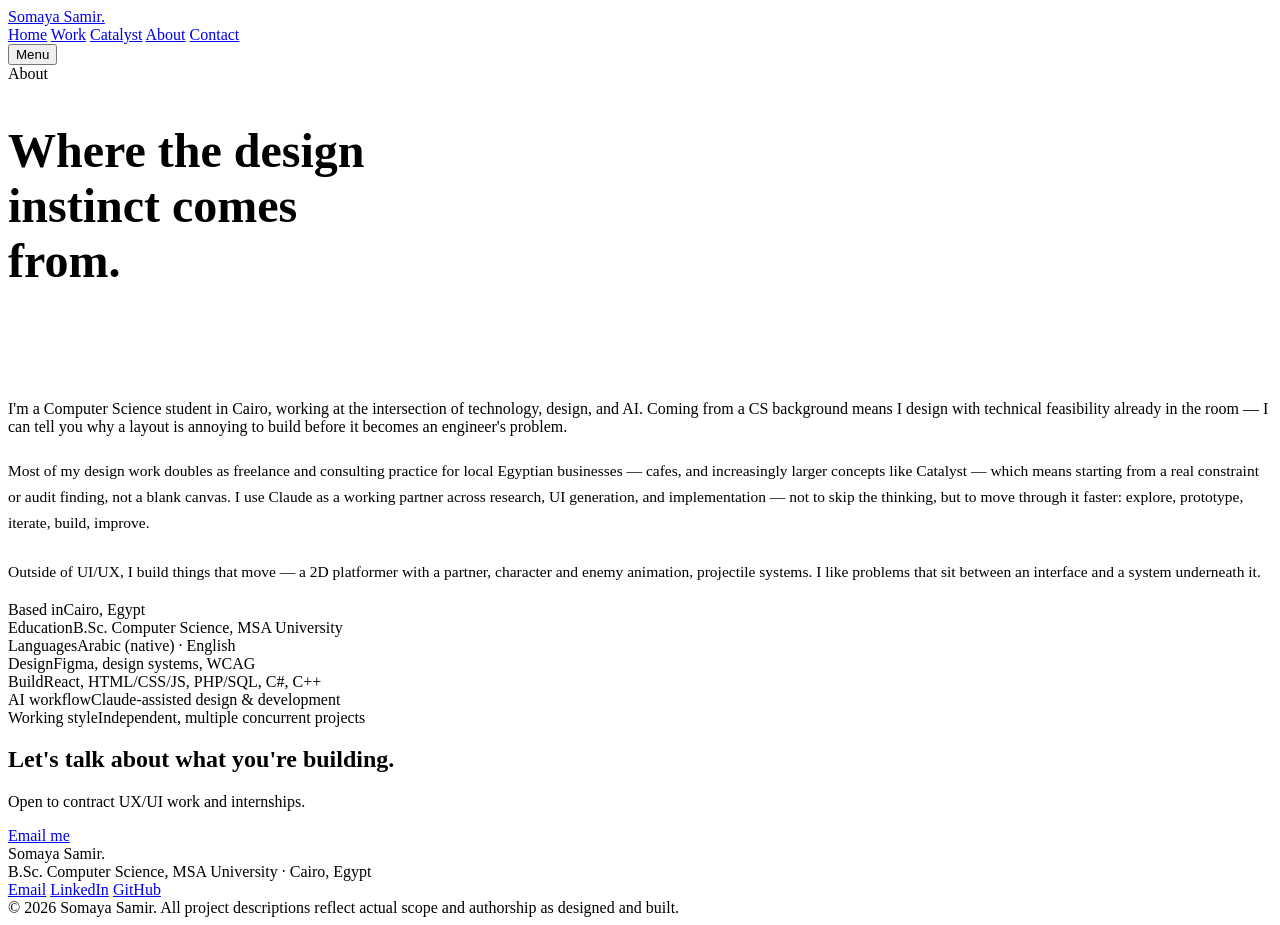
==== about.html @ 4b777c00 "Add files via upload" ====
<!DOCTYPE html>
<html lang="en">
<head>
<meta charset="UTF-8">
<meta name="viewport" content="width=device-width, initial-scale=1.0">
<title>About — Somaya Samir</title>
<link rel="stylesheet" href="css/style.css">
</head>
<body>

<header class="site-header">
  <div class="wrap">
    <a href="index.html" class="brand">Somaya Samir<span>.</span></a>
    <nav class="nav-links">
      <a href="index.html">Home</a>
      <a href="work.html">Work</a>
      <a href="catalyst.html">Catalyst</a>
      <a href="about.html" class="active">About</a>
      <a href="index.html#contact" class="nav-cta">Contact</a>
    </nav>
    <button class="nav-toggle">Menu</button>
  </div>
</header>

<section class="hero" style="padding-bottom:56px;">
  <div class="wrap">
    <span class="eyebrow">About</span>
    <h1 style="font-size:clamp(30px,5vw,48px); max-width:16ch;">Where the design instinct comes from.</h1>
  </div>
</section>

<section class="section-tight">
  <div class="wrap about-grid">
    <div>
      <p class="lede">I'm a Computer Science student in Cairo, working at the intersection of technology, design, and AI. Coming from a CS background means I design with technical feasibility already in the room — I can tell you why a layout is annoying to build before it becomes an engineer's problem.</p>
      <p style="margin-top:22px; color:var(--muted); font-size:15.5px; line-height:1.7;">Most of my design work doubles as freelance and consulting practice for local Egyptian businesses — cafes, and increasingly larger concepts like Catalyst — which means starting from a real constraint or audit finding, not a blank canvas. I use Claude as a working partner across research, UI generation, and implementation — not to skip the thinking, but to move through it faster: explore, prototype, iterate, build, improve.</p>
      <p style="margin-top:22px; color:var(--muted); font-size:15.5px; line-height:1.7;">Outside of UI/UX, I build things that move — a 2D platformer with a partner, character and enemy animation, projectile systems. I like problems that sit between an interface and a system underneath it.</p>
    </div>
    <div>
      <div class="fact-list">
        <div class="fact-row"><span class="k">Based in</span><span class="v">Cairo, Egypt</span></div>
        <div class="fact-row"><span class="k">Education</span><span class="v">B.Sc. Computer Science, MSA University</span></div>
        <div class="fact-row"><span class="k">Languages</span><span class="v">Arabic (native) · English</span></div>
        <div class="fact-row"><span class="k">Design</span><span class="v">Figma, design systems, WCAG</span></div>
        <div class="fact-row"><span class="k">Build</span><span class="v">React, HTML/CSS/JS, PHP/SQL, C#, C++</span></div>
        <div class="fact-row"><span class="k">AI workflow</span><span class="v">Claude-assisted design &amp; development</span></div>
        <div class="fact-row"><span class="k">Working style</span><span class="v">Independent, multiple concurrent projects</span></div>
      </div>
    </div>
  </div>
</section>

<section class="section-tight">
  <div class="wrap">
    <div class="cta-band">
      <div>
        <h2>Let's talk about what you're building.</h2>
        <p class="sub">Open to contract UX/UI work and internships.</p>
      </div>
      <a href="mailto:somaya.samir@msa.edu.eg" class="btn btn-primary">Email me</a>
    </div>
  </div>
</section>

<footer class="site-footer">
  <div class="wrap">
    <div class="footer-grid">
      <div>
        <div class="brand">Somaya Samir<span>.</span></div>
        <div class="footer-note">B.Sc. Computer Science, MSA University · Cairo, Egypt</div>
      </div>
      <div class="footer-links">
        <a href="mailto:somaya.samir@msa.edu.eg">Email</a>
        <a href="https://www.linkedin.com/in/somaya-amer-229257331/">LinkedIn</a>
        <a href="https://github.com/so206">GitHub</a>
      </div>
    </div>
    <div class="footer-note">© 2026 Somaya Samir. All project descriptions reflect actual scope and authorship as designed and built.</div>
  </div>
</footer>

<script src="js/main.js"></script>
</body>
</html>
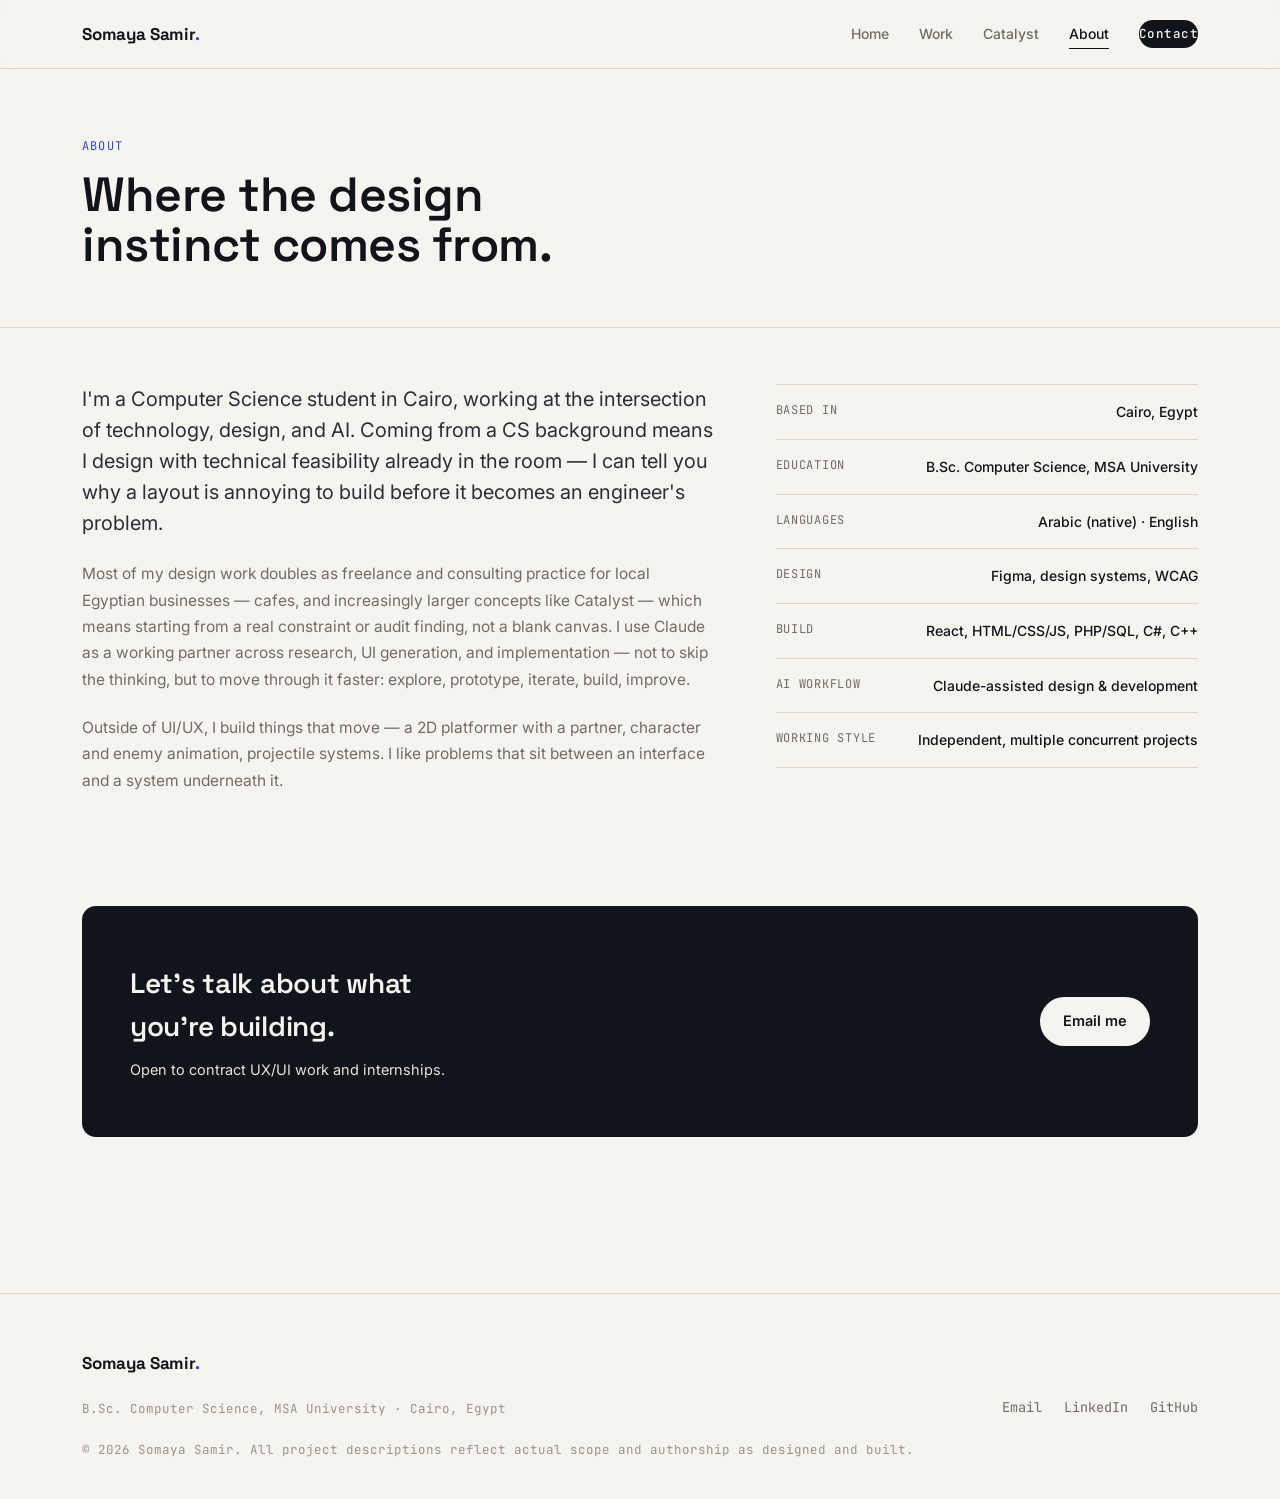
==== commit f585fdab: "Update stylesheet and script paths in about.html" ====
--- a/about.html
+++ b/about.html
@@ -4,7 +4,7 @@
 <meta charset="UTF-8">
 <meta name="viewport" content="width=device-width, initial-scale=1.0">
 <title>About — Somaya Samir</title>
-<link rel="stylesheet" href="css/style.css">
+<link rel="stylesheet" href="style.css">
 </head>
 <body>
 
@@ -79,6 +79,6 @@
   </div>
 </footer>
 
-<script src="js/main.js"></script>
+<script src="main.js"></script>
 </body>
 </html>
--- a/style.css
+++ b/style.css
@@ -0,0 +1,522 @@
+/* ============================================================
+   SOMAYA SAMIR — PORTFOLIO DESIGN SYSTEM
+   Tokens: ink / paper / signal (cobalt) / flag (amber) / line
+   Type: Space Grotesk (display), Inter (body), JetBrains Mono (status)
+   ============================================================ */
+
+@import url('https://fonts.googleapis.com/css2?family=Space+Grotesk:wght@500;600;700&family=Inter:wght@400;500;600;700&family=JetBrains+Mono:wght@400;500&display=swap');
+
+:root {
+  --ink: #12141C;
+  --ink-soft: #2B2E3A;
+  --paper: #F5F4EF;
+  --paper-alt: #ECE9DF;
+  --paper-deep: #E7E3D6;
+  --line: #DBD7C9;
+  --line-soft: #E5E2D5;
+  --muted: #6F6D64;
+  --muted-soft: #97948A;
+  --signal: #2E48D8;
+  --signal-dim: #E7EAFB;
+  --flag: #D96A2B;
+  --flag-dim: #FBE9DB;
+  --good: #3F7A52;
+
+  --display: 'Space Grotesk', sans-serif;
+  --body: 'Inter', sans-serif;
+  --mono: 'JetBrains Mono', monospace;
+
+  --container: 1180px;
+  --radius: 14px;
+  --radius-sm: 8px;
+}
+
+* { box-sizing: border-box; }
+html { scroll-behavior: smooth; }
+
+body {
+  margin: 0;
+  background: var(--paper);
+  color: var(--ink);
+  font-family: var(--body);
+  font-size: 16px;
+  line-height: 1.55;
+  -webkit-font-smoothing: antialiased;
+}
+
+img { max-width: 100%; display: block; }
+a { color: inherit; text-decoration: none; }
+
+h1, h2, h3, h4 {
+  font-family: var(--display);
+  font-weight: 600;
+  margin: 0;
+  letter-spacing: -0.01em;
+}
+
+p { margin: 0; }
+
+.wrap {
+  max-width: var(--container);
+  margin: 0 auto;
+  padding: 0 32px;
+}
+
+@media (max-width: 640px) {
+  .wrap { padding: 0 20px; }
+}
+
+/* ---------- status / eyebrow labels (signature motif) ---------- */
+.status {
+  display: inline-flex;
+  align-items: center;
+  gap: 7px;
+  font-family: var(--mono);
+  font-size: 11.5px;
+  font-weight: 500;
+  letter-spacing: 0.09em;
+  text-transform: uppercase;
+  color: var(--muted);
+}
+.status::before {
+  content: "";
+  width: 6px;
+  height: 6px;
+  border-radius: 50%;
+  background: var(--muted-soft);
+  flex-shrink: 0;
+}
+.status.built::before { background: var(--good); }
+.status.built { color: var(--good); }
+.status.concept::before { background: var(--flag); }
+.status.concept { color: var(--flag); }
+.status.live::before { background: var(--signal); }
+.status.live { color: var(--signal); }
+
+/* ---------- nav ---------- */
+.site-header {
+  position: sticky;
+  top: 0;
+  z-index: 40;
+  background: rgba(245, 244, 239, 0.92);
+  backdrop-filter: blur(8px);
+  border-bottom: 1px solid var(--line);
+}
+.site-header .wrap {
+  display: flex;
+  align-items: center;
+  justify-content: space-between;
+  height: 68px;
+}
+.brand {
+  font-family: var(--display);
+  font-weight: 700;
+  font-size: 17px;
+  letter-spacing: -0.01em;
+}
+.brand span { color: var(--signal); }
+.nav-links {
+  display: flex;
+  align-items: center;
+  gap: 30px;
+  font-size: 14px;
+  font-weight: 500;
+}
+.nav-links a {
+  color: var(--muted);
+  padding: 4px 0;
+  border-bottom: 1px solid transparent;
+  transition: color .15s ease, border-color .15s ease;
+}
+.nav-links a:hover, .nav-links a.active { color: var(--ink); border-color: var(--ink); }
+.nav-cta {
+  font-family: var(--mono);
+  font-size: 12.5px;
+  letter-spacing: 0.04em;
+  padding: 8px 16px;
+  border-radius: 100px;
+  background: var(--ink);
+  color: var(--paper) !important;
+  border-bottom: none !important;
+}
+.nav-cta:hover { background: var(--signal); }
+.nav-toggle { display: none; }
+
+@media (max-width: 780px) {
+  .nav-links { display: none; }
+  .nav-toggle {
+    display: block;
+    background: none;
+    border: 1px solid var(--line);
+    border-radius: var(--radius-sm);
+    padding: 8px 10px;
+    font-family: var(--mono);
+    font-size: 12px;
+  }
+  .nav-links.open {
+    display: flex;
+    flex-direction: column;
+    position: absolute;
+    top: 68px; left: 0; right: 0;
+    background: var(--paper);
+    border-bottom: 1px solid var(--line);
+    padding: 18px 20px 22px;
+    gap: 16px;
+  }
+}
+
+/* ---------- footer ---------- */
+.site-footer {
+  border-top: 1px solid var(--line);
+  padding: 56px 0 40px;
+  margin-top: 100px;
+}
+.footer-grid {
+  display: flex;
+  justify-content: space-between;
+  align-items: flex-end;
+  flex-wrap: wrap;
+  gap: 28px;
+}
+.footer-links {
+  display: flex;
+  gap: 22px;
+  font-size: 13.5px;
+  font-family: var(--mono);
+}
+.footer-links a { color: var(--muted); }
+.footer-links a:hover { color: var(--ink); }
+.footer-note {
+  font-size: 12.5px;
+  color: var(--muted-soft);
+  margin-top: 22px;
+  font-family: var(--mono);
+}
+
+/* ---------- buttons ---------- */
+.btn {
+  display: inline-flex;
+  align-items: center;
+  gap: 8px;
+  font-family: var(--body);
+  font-weight: 600;
+  font-size: 14.5px;
+  padding: 12px 22px;
+  border-radius: 100px;
+  cursor: pointer;
+  border: 1px solid transparent;
+  transition: transform .12s ease, background .15s ease, border-color .15s ease;
+}
+.btn-primary { background: var(--ink); color: var(--paper); }
+.btn-primary:hover { background: var(--signal); }
+.btn-ghost { background: transparent; color: var(--ink); border-color: var(--line); }
+.btn-ghost:hover { border-color: var(--ink); }
+.btn:active { transform: scale(0.98); }
+
+/* ---------- sections / eyebrow ---------- */
+.section { padding: 90px 0; }
+.section-tight { padding: 56px 0; }
+.eyebrow {
+  font-family: var(--mono);
+  font-size: 12px;
+  letter-spacing: 0.1em;
+  text-transform: uppercase;
+  color: var(--signal);
+  margin-bottom: 14px;
+  display: block;
+}
+.section-head {
+  display: flex;
+  justify-content: space-between;
+  align-items: flex-end;
+  gap: 24px;
+  margin-bottom: 44px;
+  border-bottom: 1px solid var(--line);
+  padding-bottom: 22px;
+}
+.section-head h2 { font-size: 30px; }
+.section-head .sub { color: var(--muted); font-size: 15px; max-width: 420px; }
+
+/* ---------- hero ---------- */
+.hero {
+  padding: 68px 0 80px;
+  border-bottom: 1px solid var(--line);
+}
+.hero h1 {
+  font-size: clamp(34px, 5.4vw, 60px);
+  line-height: 1.06;
+  max-width: 15ch;
+}
+.hero .lede {
+  margin-top: 24px;
+  font-size: 18px;
+  color: var(--muted);
+  max-width: 52ch;
+  line-height: 1.6;
+}
+.hero-meta {
+  display: flex;
+  flex-wrap: wrap;
+  gap: 10px;
+  margin-top: 30px;
+}
+.chip {
+  font-family: var(--mono);
+  font-size: 12px;
+  padding: 6px 12px;
+  border: 1px solid var(--line);
+  border-radius: 100px;
+  color: var(--muted);
+}
+.hero-actions { display: flex; gap: 14px; margin-top: 34px; flex-wrap: wrap; }
+
+/* ---------- capability grid ---------- */
+.cap-grid {
+  display: grid;
+  grid-template-columns: repeat(4, 1fr);
+  gap: 1px;
+  background: var(--line);
+  border: 1px solid var(--line);
+  border-radius: var(--radius);
+  overflow: hidden;
+}
+.cap-cell {
+  background: var(--paper);
+  padding: 26px 22px;
+}
+.cap-cell .n {
+  font-family: var(--mono);
+  font-size: 11px;
+  color: var(--muted-soft);
+  margin-bottom: 14px;
+}
+.cap-cell h3 { font-size: 16.5px; margin-bottom: 8px; }
+.cap-cell p { font-size: 13.5px; color: var(--muted); line-height: 1.5; }
+@media (max-width: 900px) { .cap-grid { grid-template-columns: repeat(2, 1fr); } }
+@media (max-width: 560px) { .cap-grid { grid-template-columns: 1fr; } }
+
+/* ---------- project cards ---------- */
+.proj-grid {
+  display: grid;
+  grid-template-columns: repeat(3, 1fr);
+  gap: 22px;
+}
+@media (max-width: 940px) { .proj-grid { grid-template-columns: repeat(2, 1fr); } }
+@media (max-width: 640px) { .proj-grid { grid-template-columns: 1fr; } }
+
+.card {
+  border: 1px solid var(--line);
+  border-radius: var(--radius);
+  overflow: hidden;
+  background: var(--paper);
+  transition: border-color .15s ease, transform .15s ease;
+  display: flex;
+  flex-direction: column;
+}
+.card:hover { border-color: var(--ink); transform: translateY(-2px); }
+.card .thumb {
+  aspect-ratio: 16/10.5;
+  overflow: hidden;
+  background: var(--paper-deep);
+  border-bottom: 1px solid var(--line);
+}
+.card .thumb img { width: 100%; height: 100%; object-fit: cover; object-position: top; }
+.card-body { padding: 20px 20px 22px; flex: 1; display: flex; flex-direction: column; }
+.card-body .status { margin-bottom: 10px; }
+.card-body h3 { font-size: 17px; margin-bottom: 8px; }
+.card-body p { font-size: 13.5px; color: var(--muted); flex: 1; }
+.card-tags { display: flex; flex-wrap: wrap; gap: 6px; margin-top: 14px; }
+.tag {
+  font-family: var(--mono);
+  font-size: 10.5px;
+  padding: 3px 8px;
+  background: var(--paper-alt);
+  border-radius: 5px;
+  color: var(--muted);
+}
+
+.card.featured {
+  grid-column: span 2;
+}
+.card.featured .thumb { aspect-ratio: 16/8.5; }
+@media (max-width: 940px) { .card.featured { grid-column: span 2; } }
+@media (max-width: 640px) { .card.featured { grid-column: span 1; } }
+
+/* ---------- filter bar (work archive) ---------- */
+.filter-bar {
+  display: flex;
+  flex-wrap: wrap;
+  gap: 8px;
+  margin-bottom: 40px;
+}
+.filter-btn {
+  font-family: var(--mono);
+  font-size: 12.5px;
+  padding: 8px 15px;
+  border-radius: 100px;
+  border: 1px solid var(--line);
+  background: transparent;
+  color: var(--muted);
+  cursor: pointer;
+  transition: all .15s ease;
+}
+.filter-btn:hover { border-color: var(--ink); color: var(--ink); }
+.filter-btn.active { background: var(--ink); color: var(--paper); border-color: var(--ink); }
+
+/* ---------- case study ---------- */
+.cs-hero {
+  padding: 56px 0 48px;
+  border-bottom: 1px solid var(--line);
+}
+.cs-hero .meta-row {
+  display: flex;
+  flex-wrap: wrap;
+  gap: 26px;
+  margin-top: 34px;
+  padding-top: 28px;
+  border-top: 1px solid var(--line);
+}
+.meta-item .k {
+  font-family: var(--mono);
+  font-size: 11px;
+  text-transform: uppercase;
+  letter-spacing: 0.08em;
+  color: var(--muted-soft);
+  margin-bottom: 6px;
+}
+.meta-item .v { font-size: 14px; font-weight: 500; }
+
+.cs-block { padding: 64px 0; border-bottom: 1px solid var(--line); }
+.cs-block:last-of-type { border-bottom: none; }
+.cs-grid { display: grid; grid-template-columns: 220px 1fr; gap: 48px; }
+.cs-grid .label { font-family: var(--mono); font-size: 12px; text-transform: uppercase; letter-spacing: 0.08em; color: var(--signal); padding-top: 4px; }
+.cs-grid .content h3 { font-size: 24px; margin-bottom: 18px; }
+.cs-grid .content p { color: var(--ink-soft); font-size: 15.5px; margin-bottom: 16px; max-width: 66ch; }
+.cs-grid .content p:last-child { margin-bottom: 0; }
+@media (max-width: 780px) { .cs-grid { grid-template-columns: 1fr; gap: 16px; } }
+
+.shot {
+  border: 1px solid var(--line);
+  border-radius: var(--radius);
+  overflow: hidden;
+  margin: 28px 0;
+  background: var(--paper-alt);
+}
+.shot img { width: 100%; }
+.shot-cap {
+  font-family: var(--mono);
+  font-size: 11.5px;
+  color: var(--muted);
+  padding: 10px 4px 0;
+}
+.shot-row { display: grid; grid-template-columns: 1fr 1fr; gap: 18px; }
+@media (max-width: 700px) { .shot-row { grid-template-columns: 1fr; } }
+
+.finding-box {
+  background: var(--ink);
+  color: var(--paper);
+  border-radius: var(--radius);
+  padding: 30px 32px;
+  margin: 28px 0;
+}
+.finding-box .status { color: var(--paper-deep); }
+.finding-box .status::before { background: var(--flag); }
+.finding-box p { color: var(--paper-deep); margin-top: 14px; font-size: 15px; }
+
+.stat-row { display: flex; gap: 14px; flex-wrap: wrap; margin: 26px 0; }
+.stat-box {
+  border: 1px solid var(--line);
+  border-radius: var(--radius-sm);
+  padding: 16px 20px;
+  min-width: 150px;
+}
+.stat-box .num { font-family: var(--display); font-size: 26px; font-weight: 600; }
+.stat-box .num.fail { color: var(--flag); }
+.stat-box .num.pass { color: var(--good); }
+.stat-box .lbl { font-size: 12px; color: var(--muted); margin-top: 4px; }
+
+.flow-steps {
+  display: grid;
+  grid-template-columns: repeat(4, 1fr);
+  gap: 16px;
+  margin: 30px 0;
+}
+@media (max-width: 780px) { .flow-steps { grid-template-columns: repeat(2, 1fr); } }
+@media (max-width: 480px) { .flow-steps { grid-template-columns: 1fr; } }
+.flow-step {
+  border: 1px solid var(--line);
+  border-radius: var(--radius-sm);
+  padding: 16px;
+}
+.flow-step .idx { font-family: var(--mono); font-size: 11px; color: var(--signal); }
+.flow-step h4 { font-size: 14.5px; margin: 8px 0 6px; }
+.flow-step p { font-size: 12.5px; color: var(--muted); }
+
+.role-split { display: grid; grid-template-columns: 1fr 1fr; gap: 18px; margin: 28px 0; }
+@media (max-width: 700px) { .role-split { grid-template-columns: 1fr; } }
+.role-box { border: 1px solid var(--line); border-radius: var(--radius-sm); padding: 20px; }
+.role-box.designed { border-left: 3px solid var(--signal); }
+.role-box.built { border-left: 3px solid var(--good); }
+.role-box .status { margin-bottom: 12px; }
+.role-box ul { margin: 0; padding-left: 18px; font-size: 13.5px; color: var(--ink-soft); }
+.role-box li { margin-bottom: 6px; }
+
+/* prose lists inside content */
+.content ul { padding-left: 20px; margin: 0 0 16px; }
+.content li { font-size: 15.5px; color: var(--ink-soft); margin-bottom: 8px; }
+
+/* ---------- multimedia gallery ---------- */
+.gallery-grid { display: grid; grid-template-columns: repeat(2, 1fr); gap: 20px; }
+@media (max-width: 700px) { .gallery-grid { grid-template-columns: 1fr; } }
+.gallery-item { border: 1px solid var(--line); border-radius: var(--radius); overflow: hidden; }
+.gallery-item img { width: 100%; }
+.gallery-cap { padding: 12px 16px; font-family: var(--mono); font-size: 11.5px; color: var(--muted); }
+
+.credit-row {
+  display: grid;
+  grid-template-columns: repeat(4, 1fr);
+  gap: 20px;
+  margin: 30px 0;
+}
+@media (max-width: 780px) { .credit-row { grid-template-columns: repeat(2, 1fr); } }
+.credit-item .k { font-family: var(--mono); font-size: 11px; text-transform: uppercase; letter-spacing: 0.06em; color: var(--muted-soft); margin-bottom: 8px; }
+.credit-item .v { font-size: 14px; }
+
+/* ---------- about ---------- */
+.about-grid { display: grid; grid-template-columns: 1.2fr 0.8fr; gap: 60px; }
+@media (max-width: 800px) { .about-grid { grid-template-columns: 1fr; gap: 36px; } }
+.about-grid .lede { font-size: 20px; line-height: 1.55; color: var(--ink-soft); }
+.fact-list { border-top: 1px solid var(--line); }
+.fact-row { display: flex; justify-content: space-between; padding: 16px 0; border-bottom: 1px solid var(--line); font-size: 14px; }
+.fact-row .k { color: var(--muted); font-family: var(--mono); font-size: 12px; text-transform: uppercase; letter-spacing: 0.06em; }
+.fact-row .v { text-align: right; font-weight: 500; }
+
+/* ---------- back link ---------- */
+.back-link {
+  display: inline-flex;
+  align-items: center;
+  gap: 6px;
+  font-family: var(--mono);
+  font-size: 12.5px;
+  color: var(--muted);
+  margin-bottom: 24px;
+}
+.back-link:hover { color: var(--ink); }
+
+/* ---------- contact / cta ---------- */
+.cta-band {
+  background: var(--ink);
+  color: var(--paper);
+  border-radius: var(--radius);
+  padding: 56px 48px;
+  display: flex;
+  justify-content: space-between;
+  align-items: center;
+  flex-wrap: wrap;
+  gap: 26px;
+}
+.cta-band h2 { color: var(--paper); font-size: 28px; max-width: 20ch; }
+.cta-band .sub { color: var(--paper-deep); font-size: 14.5px; margin-top: 10px; }
+.cta-band .btn-primary { background: var(--paper); color: var(--ink); }
+.cta-band .btn-primary:hover { background: var(--signal); color: var(--paper); }
+@media (max-width: 700px) { .cta-band { padding: 40px 28px; } }
